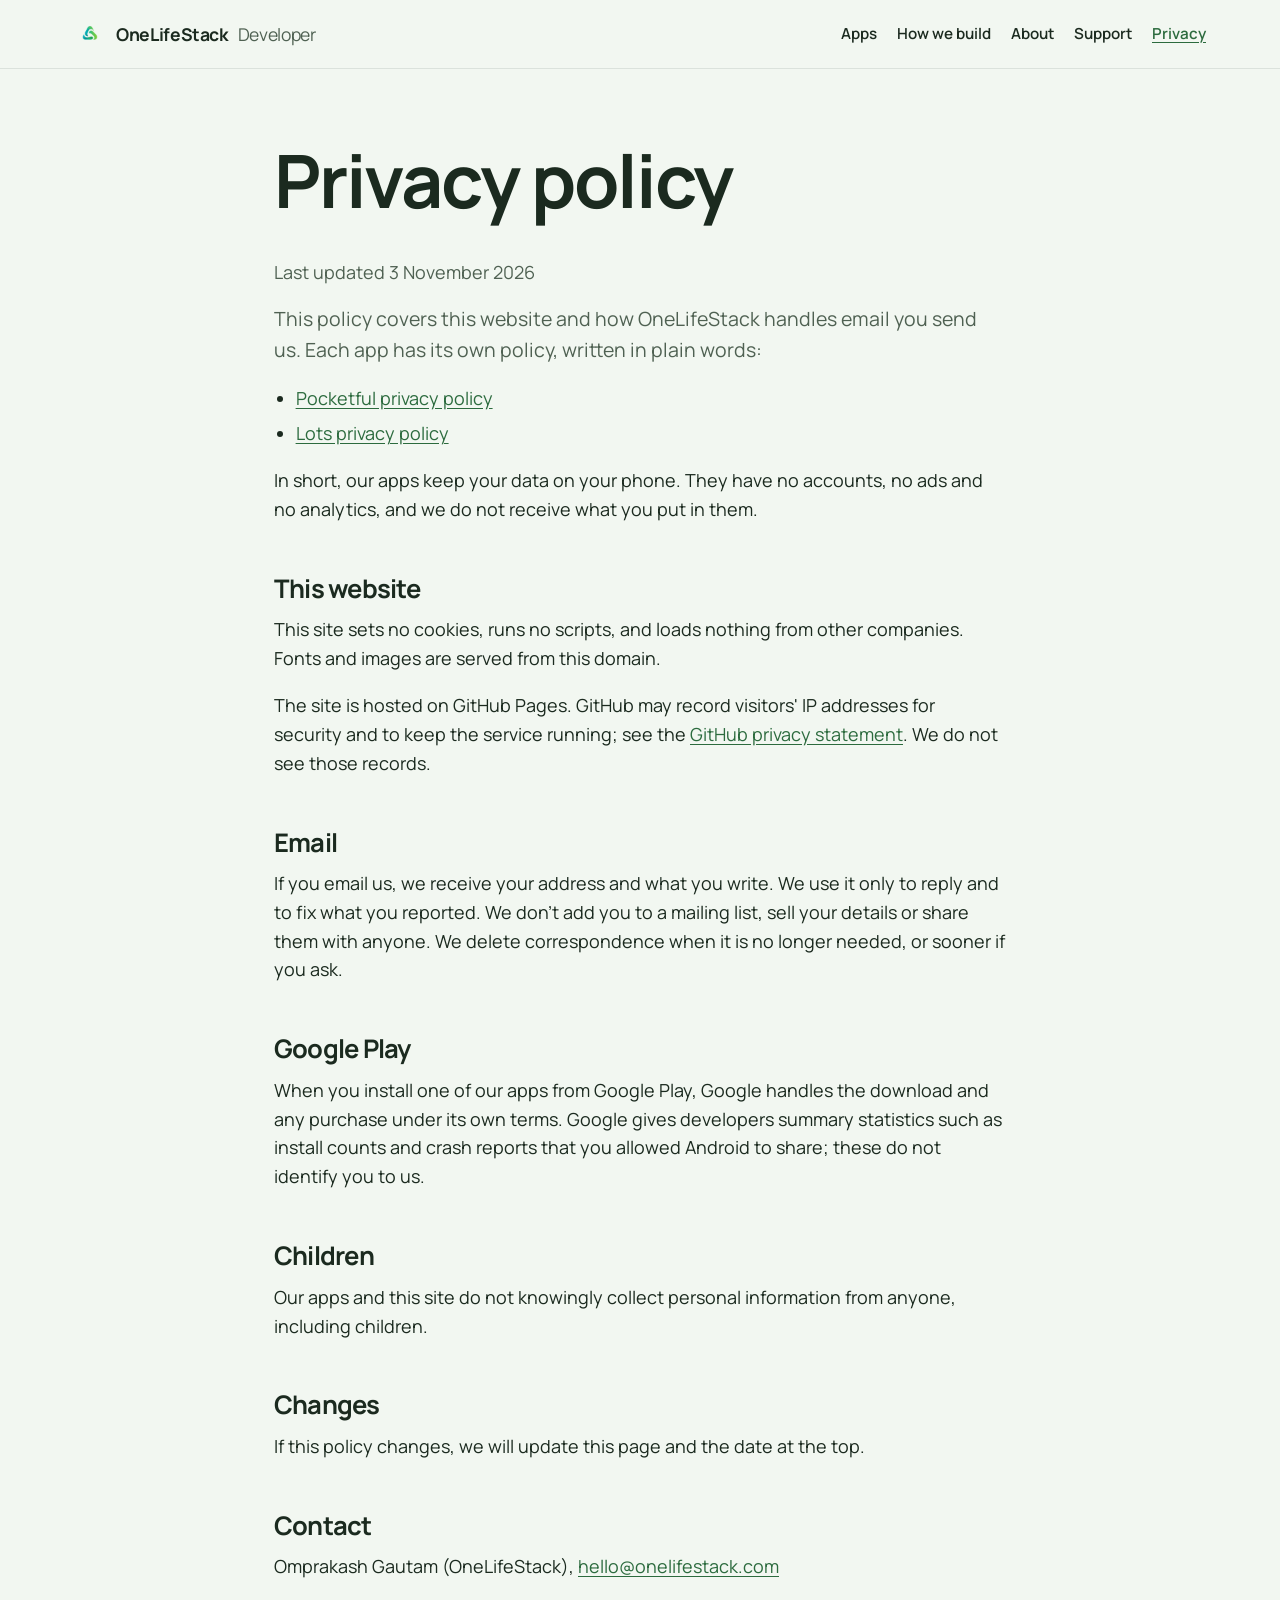
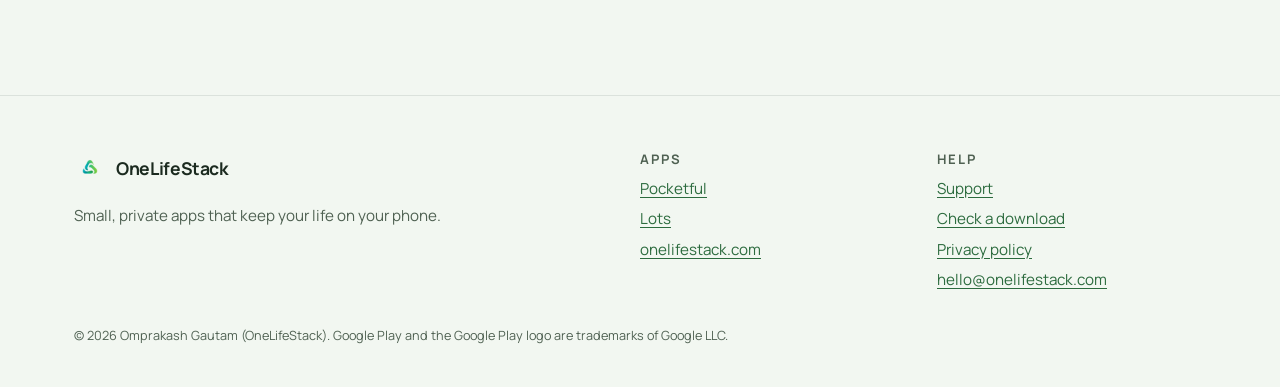
==== privacy/index.html @ 24548c3b "Publish site from developer ed6a647" ====
<!doctype html>
<html lang="en"><head><meta charset="utf-8">
<meta name="viewport" content="width=device-width, initial-scale=1">
<title>Privacy policy | OneLifeStack Developer</title>
<meta name="description" content="How OneLifeStack handles this website and email you send us. Links to each app&#x27;s privacy policy.">
<meta name="theme-color" content="#f2f7f1" media="(prefers-color-scheme: light)"><meta name="theme-color" content="#080909" media="(prefers-color-scheme: dark)">
<meta http-equiv="Content-Security-Policy" content="default-src 'self'; script-src 'none'; img-src 'self'; style-src 'self'; font-src 'self'; base-uri 'self'; form-action 'none'">
<link rel="canonical" href="https://developer.onelifestack.com/privacy/">
<link rel="manifest" href="/site.webmanifest">
<link rel="icon" href="/assets/icon-96.png" sizes="96x96" type="image/png"><link rel="apple-touch-icon" href="/assets/icon-180.png">
<link rel="preload" href="/assets/fonts/manrope-400.ttf" as="font" type="font/ttf" crossorigin><link rel="preload" href="/assets/fonts/manrope-700.ttf" as="font" type="font/ttf" crossorigin>
<meta property="og:type" content="website"><meta property="og:site_name" content="OneLifeStack Developer"><meta property="og:title" content="Privacy policy | OneLifeStack Developer">
<meta property="og:description" content="How OneLifeStack handles this website and email you send us. Links to each app&#x27;s privacy policy."><meta property="og:url" content="https://developer.onelifestack.com/privacy/"><meta property="og:image" content="https://developer.onelifestack.com/assets/og.jpg">
<meta name="twitter:card" content="summary_large_image">
<link rel="stylesheet" href="/assets/site.css">
</head><body>
<a class="skip" href="#main">Skip to content</a>
<header class="site"><div class="wrap"><a class="brand" href="/"><img src="/assets/icon-96.png" width="32" height="32" alt="">OneLifeStack <span>Developer</span></a>
<nav class="main" aria-label="Main"><a href="/#apps">Apps</a><a href="/#principles">How we build</a><a href="/#about">About</a><a href="/support/">Support</a><a href="/privacy/" aria-current="page">Privacy</a></nav></div></header>
<main id="main">
<div class="article"><div class="wrap"><h1>Privacy policy</h1>
<p class="muted">Last updated 3 November 2026</p>
<p class="lede">This policy covers this website and how OneLifeStack handles email you send us. Each app has its own policy, written in plain words:</p>
<ul><li><a href="https://pocketful.onelifestack.com/privacy/">Pocketful privacy policy</a></li><li><a href="https://lots.onelifestack.com/privacy/">Lots privacy policy</a></li></ul>
<p>In short, our apps keep your data on your phone. They have no accounts, no ads and no analytics, and we do not receive what you put in them.</p>
<h2>This website</h2>
<p>This site sets no cookies, runs no scripts, and loads nothing from other companies. Fonts and images are served from this domain.</p>
<p>The site is hosted on GitHub Pages. GitHub may record visitors' IP addresses for security and to keep the service running; see the <a href="https://docs.github.com/en/site-policy/privacy-policies/github-general-privacy-statement">GitHub privacy statement</a>. We do not see those records.</p>
<h2>Email</h2>
<p>If you email us, we receive your address and what you write. We use it only to reply and to fix what you reported. We don't add you to a mailing list, sell your details or share them with anyone. We delete correspondence when it is no longer needed, or sooner if you ask.</p>
<h2>Google Play</h2>
<p>When you install one of our apps from Google Play, Google handles the download and any purchase under its own terms. Google gives developers summary statistics such as install counts and crash reports that you allowed Android to share; these do not identify you to us.</p>
<h2>Children</h2>
<p>Our apps and this site do not knowingly collect personal information from anyone, including children.</p>
<h2>Changes</h2>
<p>If this policy changes, we will update this page and the date at the top.</p>
<h2>Contact</h2>
<p>Omprakash Gautam (OneLifeStack), <a href="mailto:hello@onelifestack.com">hello@onelifestack.com</a></p></div></div>
</main>
<footer class="site"><div class="wrap">
<div><a class="brand" href="/"><img src="/assets/icon-96.png" width="32" height="32" alt="">OneLifeStack</a>
<p>Small, private apps that keep your life on your phone.</p></div>
<div><h2>Apps</h2><ul><li><a href="https://pocketful.onelifestack.com/">Pocketful</a></li><li><a href="https://lots.onelifestack.com/">Lots</a></li><li><a href="https://onelifestack.com">onelifestack.com</a></li></ul></div>
<div><h2>Help</h2><ul><li><a href="/support/">Support</a></li><li><a href="/verify/">Check a download</a></li><li><a href="/privacy/">Privacy policy</a></li><li><a href="mailto:hello@onelifestack.com">hello@onelifestack.com</a></li></ul></div>
<small>© 2026 Omprakash Gautam (OneLifeStack). Google Play and the Google Play logo are trademarks of Google LLC.</small>
</div></footer></body></html>
---- assets/site.css ----
/* developer.onelifestack.com. Tokens follow the onelifestack.com "life-nocturne" preset (onelifestack.com/DESIGN_SYSTEM.md).
   Muted text is a little darker (light) and lighter (dark) than the preset so it passes WCAG AA; build.py checks every pair. */
@font-face { font-family: Manrope; font-weight: 400; font-display: swap; src: url(/assets/fonts/manrope-400.ttf) format("truetype"); }
@font-face { font-family: Manrope; font-weight: 600; font-display: swap; src: url(/assets/fonts/manrope-600.ttf) format("truetype"); }
@font-face { font-family: Manrope; font-weight: 700 800; font-display: swap; src: url(/assets/fonts/manrope-700.ttf) format("truetype"); }

:root {
  --bg: #f2f7f1; --bg-alt: #e4efe2; --surface: #ffffff;
  --border: rgba(26, 46, 30, .10); --ink: #1b2a1f; --muted: #4f6152; --link: #2c6b3e; --brand: #4f9d63;
  --btn-bg: #1f2a20; --btn-fg: #ffffff;
  --beta-fg: #2c6b3e; --beta-bg: #dcefdf; --soon-fg: #5b5f5c; --soon-bg: #e9ece9;
  --glow: rgba(79, 157, 99, .16);
  --shadow: 0 2px 8px rgba(20, 30, 22, .04), 0 18px 50px -28px rgba(20, 30, 22, .22);
  --radius: 22px; --radius-lg: 30px; --maxw: 1180px;
  color-scheme: light dark;
}
@media (prefers-color-scheme: dark) {
  :root {
    --bg: #080909; --bg-alt: #0d0f0e; --surface: #131514;
    --border: rgba(107, 234, 156, .12); --ink: #eef7f2; --muted: #8fb0a0; --link: #6bea9c; --brand: #6bea9c;
    --btn-bg: #6bea9c; --btn-fg: #082112;
    --beta-fg: #b8f0d0; --beta-bg: #14301f; --soon-fg: #a9b3ae; --soon-bg: #1d201f;
    --glow: rgba(61, 184, 112, .14);
    --shadow: 0 2px 8px rgba(0, 0, 0, .30), 0 18px 50px -28px rgba(0, 0, 0, .55);
  }
}

*, *::before, *::after { box-sizing: border-box; }
html { scroll-behavior: smooth; -webkit-text-size-adjust: 100%; }
@media (prefers-reduced-motion: reduce) { html { scroll-behavior: auto; } * { transition: none !important; } }
body { margin: 0; background: var(--bg); color: var(--ink); font: 400 18px/1.6 Manrope, system-ui, sans-serif; overflow-wrap: break-word; }
img { max-width: 100%; height: auto; }
h1, h2, h3 { font-weight: 700; line-height: 1.08; letter-spacing: -.03em; margin: 0 0 .5em; }
h1 { font-size: clamp(2.5rem, 6.4vw, 4.6rem); }
h2 { font-size: clamp(1.9rem, 4.2vw, 3rem); }
h3 { font-size: 1.25rem; letter-spacing: -.01em; }
p { margin: 0 0 1em; }
a { color: var(--link); text-underline-offset: 3px; }
a:hover { text-decoration-thickness: 2px; }
:focus-visible { outline: 3px solid var(--brand); outline-offset: 3px; border-radius: 6px; }
code { font: 500 .85em/1.5 ui-monospace, SFMono-Regular, Menlo, monospace; word-break: break-all; }
.skip { position: absolute; left: -999px; top: 8px; background: var(--btn-bg); color: var(--btn-fg); padding: 10px 16px; border-radius: 99px; z-index: 10; }
.skip:focus { left: 8px; }
.wrap { max-width: var(--maxw); margin: 0 auto; padding: 0 24px; }
.narrow { max-width: 760px; }
.muted { color: var(--muted); }
.small { font-size: .92rem; }
.eyebrow { font-weight: 700; font-size: .82rem; letter-spacing: .16em; text-transform: uppercase; color: var(--muted); margin-bottom: .8em; }
.lede { font-size: 1.22rem; line-height: 1.55; color: var(--muted); max-width: 40em; }

/* header */
header.site { padding: 16px 0; border-bottom: 1px solid var(--border); }
header.site .wrap { display: flex; flex-wrap: wrap; align-items: center; justify-content: space-between; gap: 10px 28px; }
.brand { display: inline-flex; align-items: center; gap: 10px; font-weight: 700; font-size: 1.1rem; color: var(--ink); text-decoration: none; letter-spacing: -.02em; }
.brand img { border-radius: 8px; }
.brand span { font-weight: 400; color: var(--muted); }
nav.main { display: flex; flex-wrap: wrap; gap: 4px 20px; }
nav.main a { color: var(--ink); text-decoration: none; font-weight: 600; font-size: .95rem; padding: 6px 0; }
nav.main a:hover, nav.main a[aria-current] { color: var(--link); text-decoration: underline; }

/* sections */
section { padding: 6rem 0; }
section.alt { background: var(--bg-alt); }
.hero { padding: 7rem 0 5rem; background: radial-gradient(60% 70% at 85% 10%, var(--glow), transparent 70%); }
.hero h1 { max-width: 13em; }
.links { display: flex; flex-wrap: wrap; gap: 12px; margin: 1.5em 0 0; }
.btn { display: inline-flex; align-items: center; min-height: 48px; padding: 0 22px; border-radius: 99px; background: var(--btn-bg); color: var(--btn-fg); font-weight: 700; font-size: 1rem; text-decoration: none; border: 1.5px solid var(--btn-bg); transition: transform .2s; }
.btn:hover { transform: translateY(-1px); text-decoration: none; }
.btn.ghost { background: transparent; color: var(--ink); border-color: var(--border); }
.btn.ghost:hover { border-color: var(--brand); }

/* cards */
.grid { list-style: none; margin: 2rem 0; padding: 0; display: grid; gap: 20px; grid-template-columns: repeat(auto-fill, minmax(300px, 1fr)); }
.card { background: var(--surface); border: 1px solid var(--border); border-radius: var(--radius); padding: 28px; box-shadow: var(--shadow); }
.card h3 { margin-bottom: .35em; }
.card p:last-child { margin-bottom: 0; }
.grid:not(.apps) .card p { color: var(--muted); }
.app { display: flex; flex-direction: column; }
.app > p { flex: 1; }
.app-head { display: flex; align-items: center; gap: 16px; margin-bottom: 1rem; }
.app-head img { border-radius: 16px; flex: none; }
.app-head h3 { margin: 0; font-size: 1.5rem; }
.app .kind { margin: 0; color: var(--muted); font-size: .95rem; }
.app .links { margin-top: .5em; gap: 8px; }
.app .btn { min-height: 44px; padding: 0 16px; font-size: .92rem; }
.pill { display: inline-block; padding: 1px 10px; border-radius: 99px; font-size: .8rem; font-weight: 700; }
.pill.beta, .pill.live { color: var(--beta-fg); background: var(--beta-bg); }
.pill.soon { color: var(--soon-fg); background: var(--soon-bg); }

/* articles */
.article { padding: 4.5rem 0 6rem; }
.article .wrap { max-width: 780px; }
.article h2 { font-size: 1.6rem; margin-top: 2em; }
.article ul { padding-left: 1.2em; }
.article li { margin-bottom: .35em; }
.verify { margin: 1.5rem 0; }
.verify h2 { margin-top: 0; }
.verify dl { margin: 0; }
.verify dt { font-weight: 700; font-size: .92rem; color: var(--muted); margin-top: .8em; }
.verify dd { margin: .1em 0 0; }

/* footer */
footer.site { border-top: 1px solid var(--border); padding: 3.5rem 0 2.5rem; font-size: .95rem; }
footer.site .wrap { display: grid; gap: 28px; grid-template-columns: 2fr 1fr 1fr; }
footer.site h2 { font-size: .82rem; letter-spacing: .16em; text-transform: uppercase; color: var(--muted); margin-bottom: .8em; }
footer.site ul { list-style: none; margin: 0; padding: 0; }
footer.site li { margin-bottom: .4em; }
footer.site p { color: var(--muted); margin-top: .8em; }
footer.site small { grid-column: 1 / -1; color: var(--muted); }
@media (max-width: 720px) {
  footer.site .wrap { grid-template-columns: 1fr 1fr; }
  footer.site .wrap > div:first-child { grid-column: 1 / -1; }
  section { padding: 4.5rem 0; }
  .hero { padding: 4.5rem 0 3.5rem; }
  .wrap { padding: 0 16px; }
  .grid { grid-template-columns: 1fr; }
}
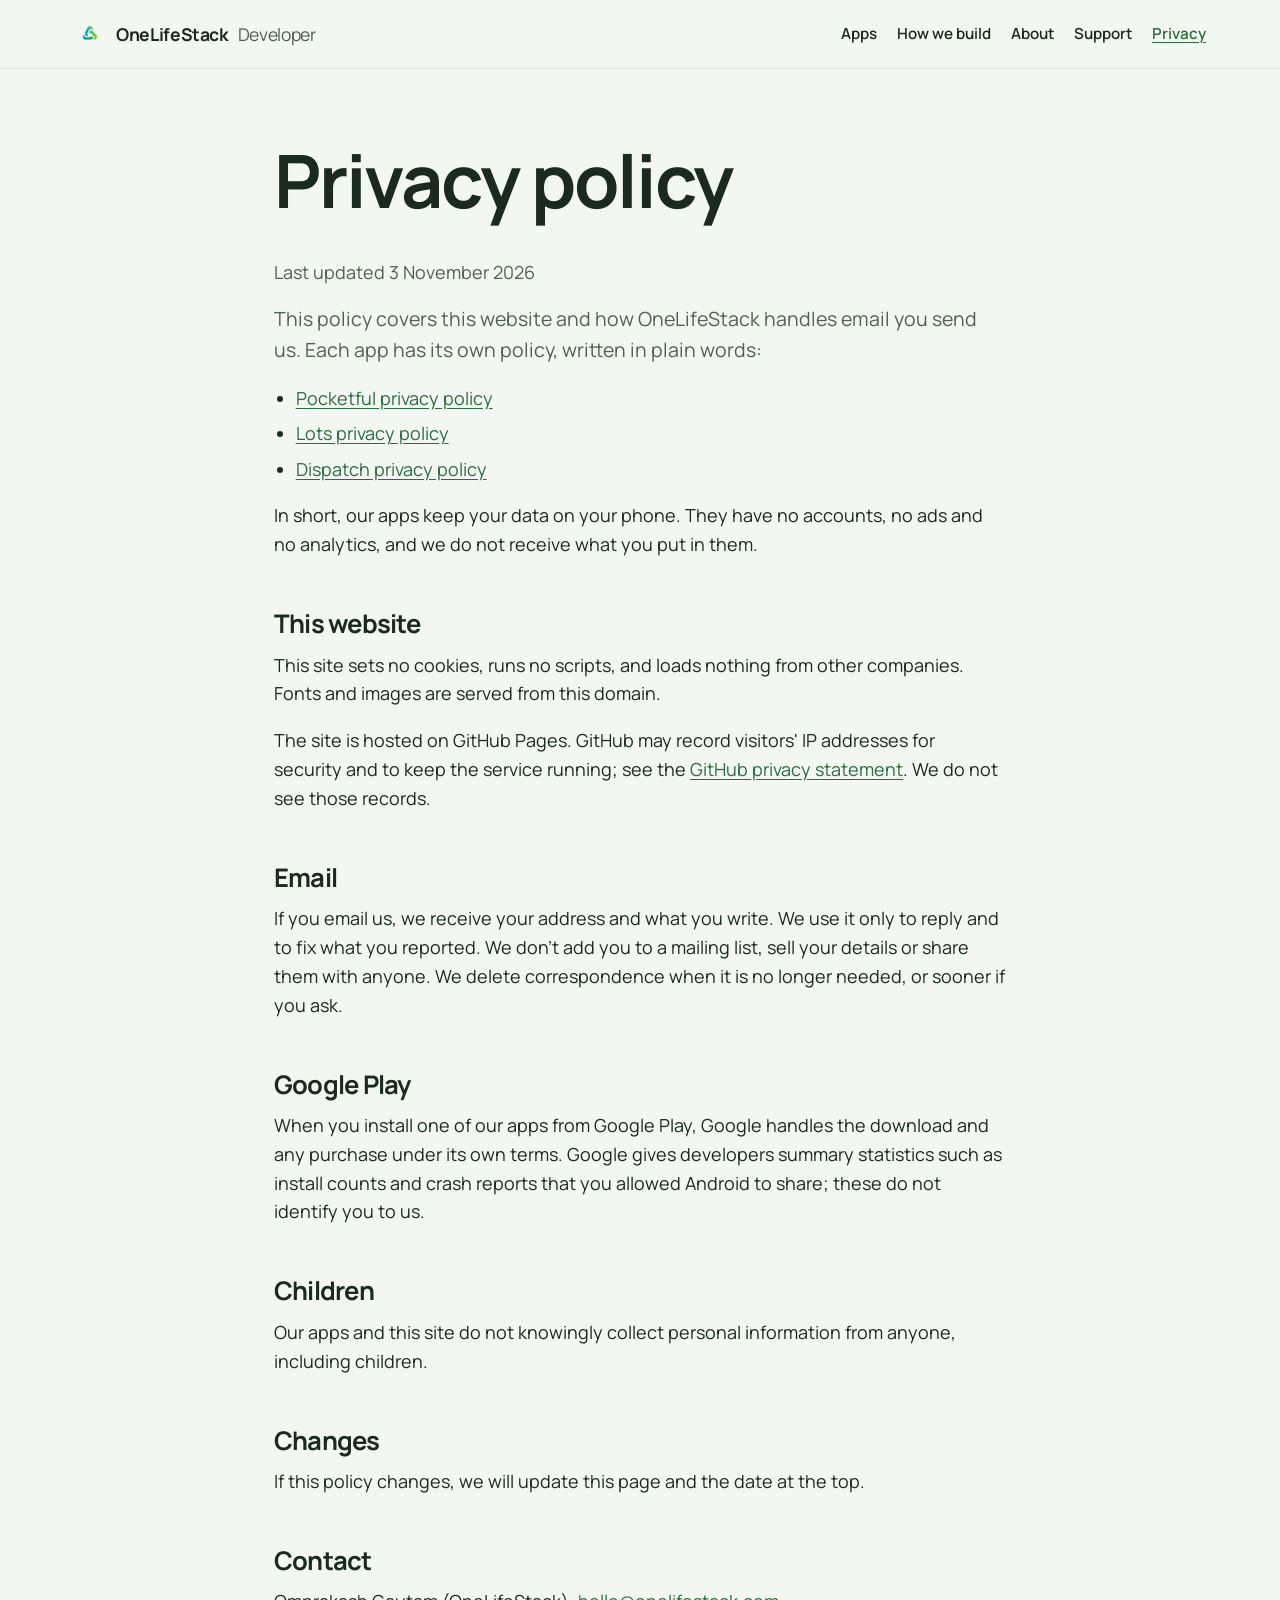
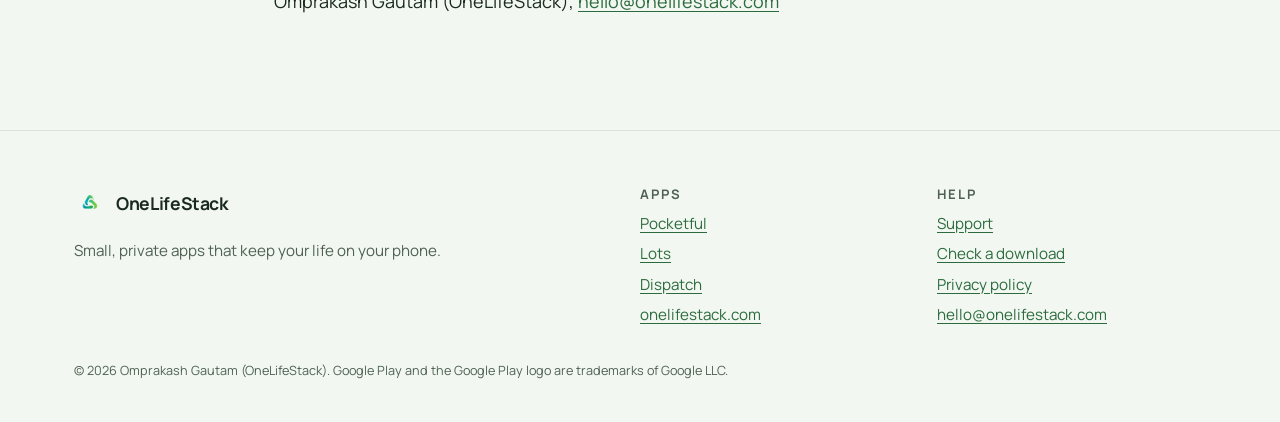
==== commit 7bdfa3a2: "Publish site from developer 7b62d0d" ====
--- a/privacy/index.html
+++ b/privacy/index.html
@@ -21,7 +21,7 @@
 <div class="article"><div class="wrap"><h1>Privacy policy</h1>
 <p class="muted">Last updated 3 November 2026</p>
 <p class="lede">This policy covers this website and how OneLifeStack handles email you send us. Each app has its own policy, written in plain words:</p>
-<ul><li><a href="https://pocketful.onelifestack.com/privacy/">Pocketful privacy policy</a></li><li><a href="https://lots.onelifestack.com/privacy/">Lots privacy policy</a></li></ul>
+<ul><li><a href="https://pocketful.onelifestack.com/privacy/">Pocketful privacy policy</a></li><li><a href="https://lots.onelifestack.com/privacy/">Lots privacy policy</a></li><li><a href="https://dispatch.onelifestack.com/privacy/">Dispatch privacy policy</a></li></ul>
 <p>In short, our apps keep your data on your phone. They have no accounts, no ads and no analytics, and we do not receive what you put in them.</p>
 <h2>This website</h2>
 <p>This site sets no cookies, runs no scripts, and loads nothing from other companies. Fonts and images are served from this domain.</p>
@@ -40,7 +40,7 @@
 <footer class="site"><div class="wrap">
 <div><a class="brand" href="/"><img src="/assets/icon-96.png" width="32" height="32" alt="">OneLifeStack</a>
 <p>Small, private apps that keep your life on your phone.</p></div>
-<div><h2>Apps</h2><ul><li><a href="https://pocketful.onelifestack.com/">Pocketful</a></li><li><a href="https://lots.onelifestack.com/">Lots</a></li><li><a href="https://onelifestack.com">onelifestack.com</a></li></ul></div>
+<div><h2>Apps</h2><ul><li><a href="https://pocketful.onelifestack.com/">Pocketful</a></li><li><a href="https://lots.onelifestack.com/">Lots</a></li><li><a href="https://dispatch.onelifestack.com/">Dispatch</a></li><li><a href="https://onelifestack.com">onelifestack.com</a></li></ul></div>
 <div><h2>Help</h2><ul><li><a href="/support/">Support</a></li><li><a href="/verify/">Check a download</a></li><li><a href="/privacy/">Privacy policy</a></li><li><a href="mailto:hello@onelifestack.com">hello@onelifestack.com</a></li></ul></div>
 <small>© 2026 Omprakash Gautam (OneLifeStack). Google Play and the Google Play logo are trademarks of Google LLC.</small>
 </div></footer></body></html>
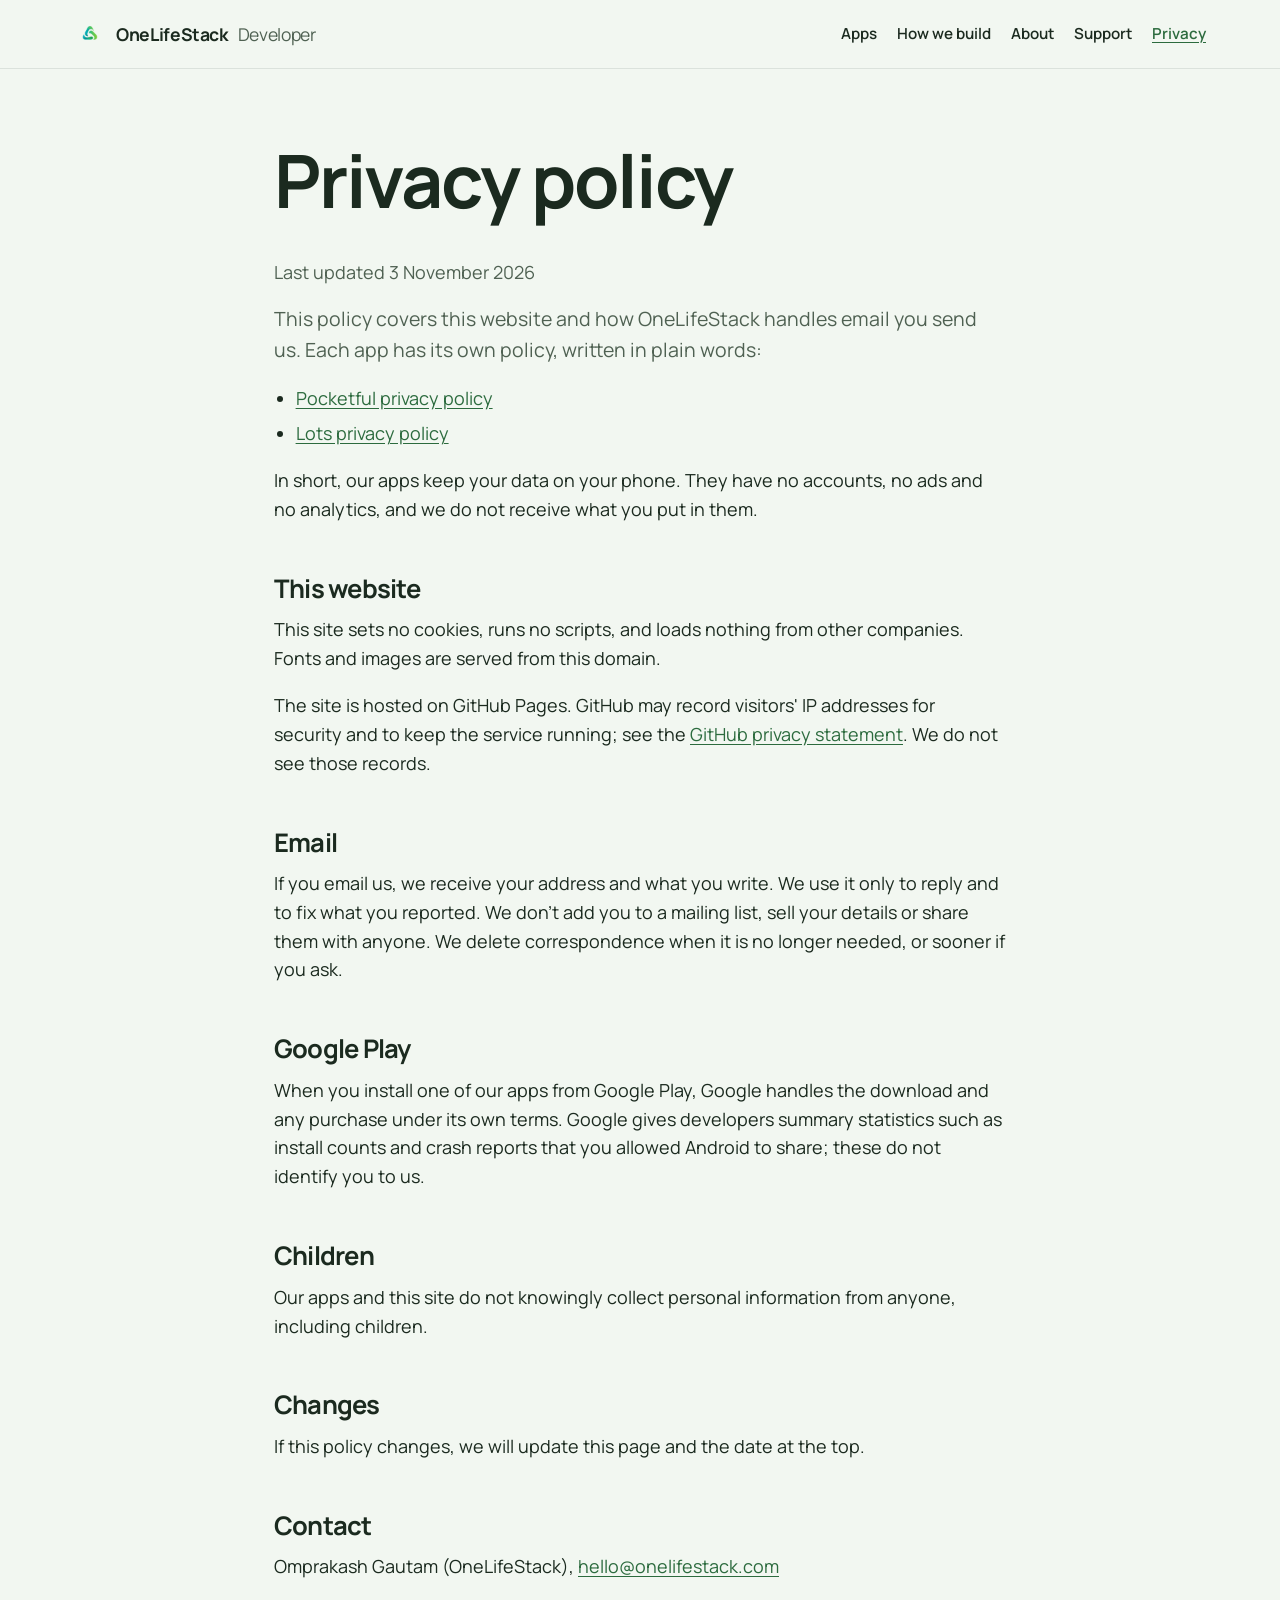
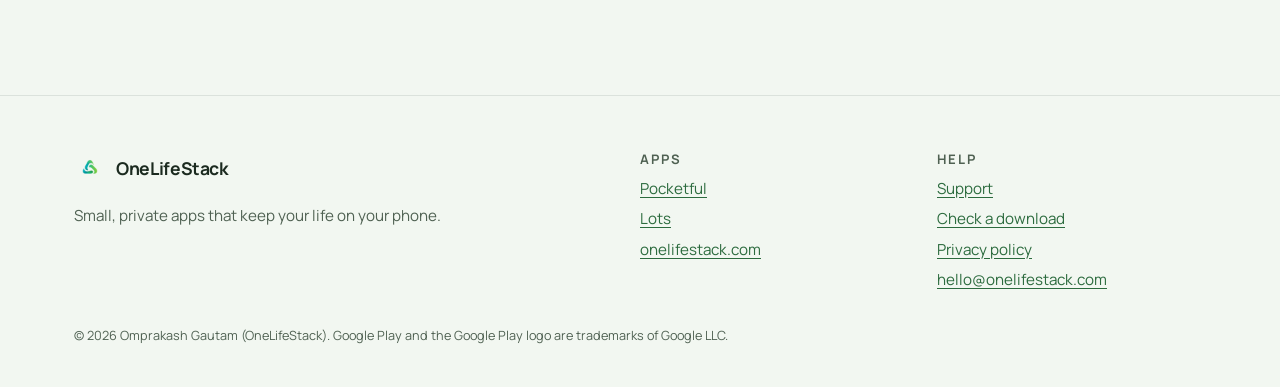
==== commit b8b14d13: "Publish site from developer 87cebda" ====
--- a/privacy/index.html
+++ b/privacy/index.html
@@ -21,7 +21,7 @@
 <div class="article"><div class="wrap"><h1>Privacy policy</h1>
 <p class="muted">Last updated 3 November 2026</p>
 <p class="lede">This policy covers this website and how OneLifeStack handles email you send us. Each app has its own policy, written in plain words:</p>
-<ul><li><a href="https://pocketful.onelifestack.com/privacy/">Pocketful privacy policy</a></li><li><a href="https://lots.onelifestack.com/privacy/">Lots privacy policy</a></li><li><a href="https://dispatch.onelifestack.com/privacy/">Dispatch privacy policy</a></li></ul>
+<ul><li><a href="https://pocketful.onelifestack.com/privacy/">Pocketful privacy policy</a></li><li><a href="https://lots.onelifestack.com/privacy/">Lots privacy policy</a></li></ul>
 <p>In short, our apps keep your data on your phone. They have no accounts, no ads and no analytics, and we do not receive what you put in them.</p>
 <h2>This website</h2>
 <p>This site sets no cookies, runs no scripts, and loads nothing from other companies. Fonts and images are served from this domain.</p>
@@ -40,7 +40,7 @@
 <footer class="site"><div class="wrap">
 <div><a class="brand" href="/"><img src="/assets/icon-96.png" width="32" height="32" alt="">OneLifeStack</a>
 <p>Small, private apps that keep your life on your phone.</p></div>
-<div><h2>Apps</h2><ul><li><a href="https://pocketful.onelifestack.com/">Pocketful</a></li><li><a href="https://lots.onelifestack.com/">Lots</a></li><li><a href="https://dispatch.onelifestack.com/">Dispatch</a></li><li><a href="https://onelifestack.com">onelifestack.com</a></li></ul></div>
+<div><h2>Apps</h2><ul><li><a href="https://pocketful.onelifestack.com/">Pocketful</a></li><li><a href="https://lots.onelifestack.com/">Lots</a></li><li><a href="https://onelifestack.com">onelifestack.com</a></li></ul></div>
 <div><h2>Help</h2><ul><li><a href="/support/">Support</a></li><li><a href="/verify/">Check a download</a></li><li><a href="/privacy/">Privacy policy</a></li><li><a href="mailto:hello@onelifestack.com">hello@onelifestack.com</a></li></ul></div>
 <small>© 2026 Omprakash Gautam (OneLifeStack). Google Play and the Google Play logo are trademarks of Google LLC.</small>
 </div></footer></body></html>
